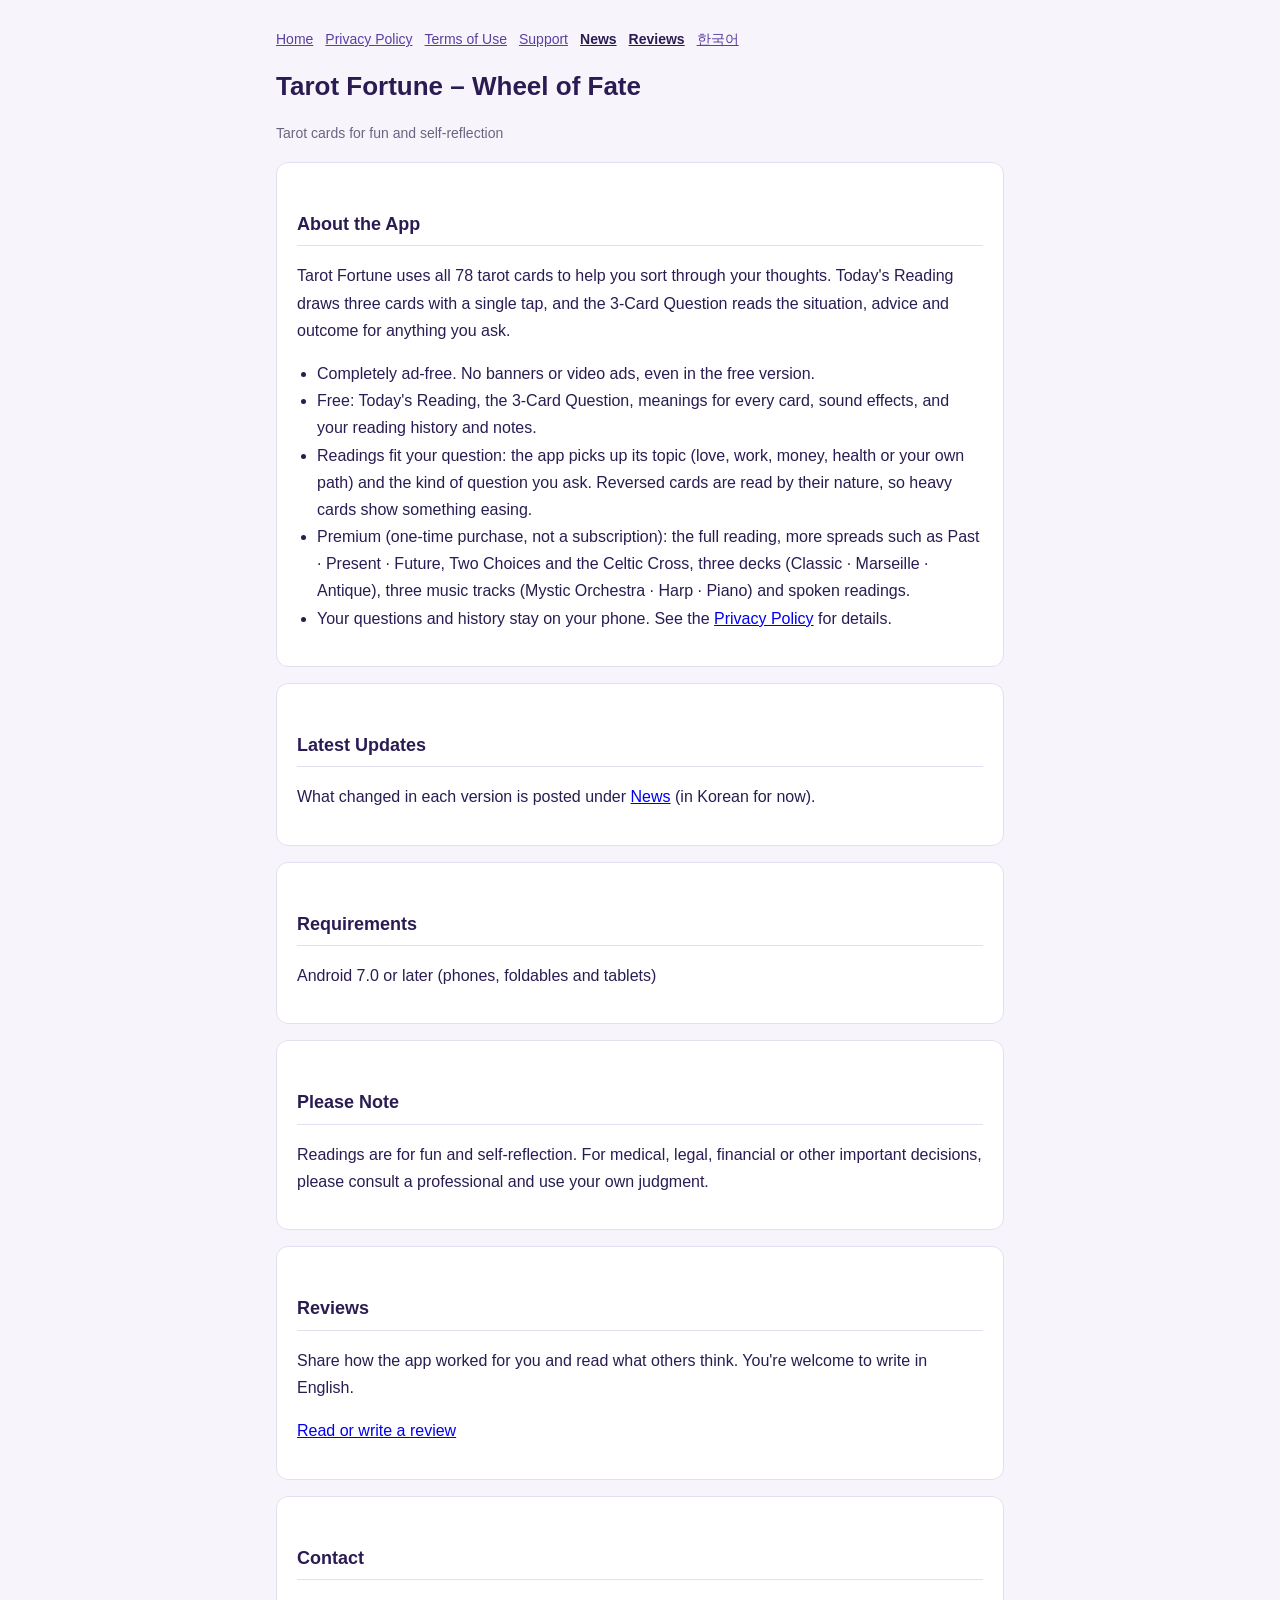
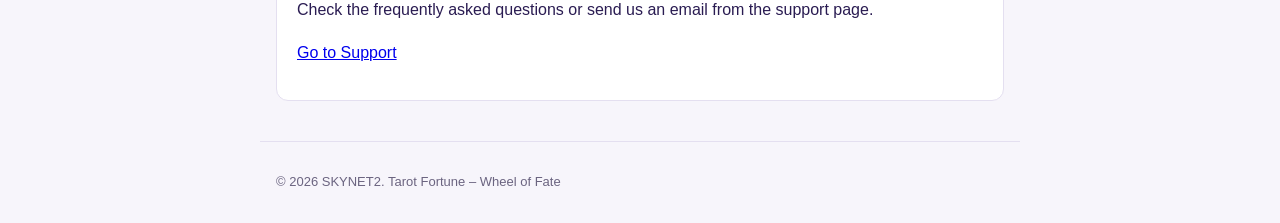
==== en/index.html @ 0e2db60f "Add English pages (home, privacy, terms, support)" ====
<!doctype html>
<html lang="en">
<head>
  <meta charset="utf-8">
  <meta name="viewport" content="width=device-width, initial-scale=1">
  <title>Tarot Fortune – Wheel of Fate</title>
  <meta name="description" content="Tarot Fortune – Wheel of Fate: an ad-free tarot app for fun and self-reflection">
  <link rel="alternate" hreflang="ko" href="https://skynet21478.github.io/tarot-website/index.html">
  <link rel="alternate" hreflang="en" href="https://skynet21478.github.io/tarot-website/en/index.html">
  <link rel="stylesheet" href="../style.css">
</head>
<body>
  <header>
    <nav>
      <a href="index.html">Home</a>
      <a href="privacy.html">Privacy Policy</a>
      <a href="terms.html">Terms of Use</a>
      <a href="support.html">Support</a>
      <a href="../notices.html" class="nav-reviews">News</a>
      <a href="../reviews.html" class="nav-reviews">Reviews</a>
      <a href="../index.html" class="lang-switch" lang="ko" hreflang="ko">한국어</a>
    </nav>
    <h1>Tarot Fortune – Wheel of Fate</h1>
    <p class="muted">Tarot cards for fun and self-reflection</p>
  </header>

  <main>
    <section class="card">
      <h2>About the App</h2>
      <p>Tarot Fortune uses all 78 tarot cards to help you sort through your thoughts. Today's Reading draws three cards with a single tap, and the 3-Card Question reads the situation, advice and outcome for anything you ask.</p>
      <ul>
        <li>Completely ad-free. No banners or video ads, even in the free version.</li>
        <li>Free: Today's Reading, the 3-Card Question, meanings for every card, sound effects, and your reading history and notes.</li>
        <li>Readings fit your question: the app picks up its topic (love, work, money, health or your own path) and the kind of question you ask. Reversed cards are read by their nature, so heavy cards show something easing.</li>
        <li>Premium (one-time purchase, not a subscription): the full reading, more spreads such as Past · Present · Future, Two Choices and the Celtic Cross, three decks (Classic · Marseille · Antique), three music tracks (Mystic Orchestra · Harp · Piano) and spoken readings.</li>
        <li>Your questions and history stay on your phone. See the <a href="privacy.html">Privacy Policy</a> for details.</li>
      </ul>
    </section>

    <section class="card">
      <h2>Latest Updates</h2>
      <p>What changed in each version is posted under <a href="../notices.html">News</a> (in Korean for now).</p>
    </section>

    <section class="card">
      <h2>Requirements</h2>
      <p>Android 7.0 or later (phones, foldables and tablets)</p>
    </section>

    <section class="card">
      <h2>Please Note</h2>
      <p>Readings are for fun and self-reflection. For medical, legal, financial or other important decisions, please consult a professional and use your own judgment.</p>
    </section>

    <section class="card">
      <h2>Reviews</h2>
      <p>Share how the app worked for you and read what others think. You're welcome to write in English.</p>
      <p><a href="../reviews.html">Read or write a review</a></p>
    </section>

    <section class="card">
      <h2>Contact</h2>
      <p>Check the frequently asked questions or send us an email from the support page.</p>
      <p><a href="support.html">Go to Support</a></p>
    </section>
  </main>

  <footer>
    <p>© 2026 SKYNET2. Tarot Fortune – Wheel of Fate</p>
  </footer>
</body>
</html>
---- style.css ----
:root {
  --bg: #f7f5fb;
  --card: #ffffff;
  --text: #2a1c52;
  --muted: #6b6480;
  --accent: #5b3fa0;
  --line: #e4dff0;
}

@media (prefers-color-scheme: dark) {
  :root:not([data-theme="light"]) {
    --bg: #17122b;
    --card: #221a3d;
    --text: #efeaff;
    --muted: #b3aac9;
    --accent: #b9a4ff;
    --line: #3a2f5c;
  }
}

:root[data-theme="dark"] {
  --bg: #17122b;
  --card: #221a3d;
  --text: #efeaff;
  --muted: #b3aac9;
  --accent: #b9a4ff;
  --line: #3a2f5c;
}

* {
  box-sizing: border-box;
}

body {
  margin: 0;
  background: var(--bg);
  color: var(--text);
  font-family: "Malgun Gothic", "Apple SD Gothic Neo", sans-serif;
  line-height: 1.7;
}

header,
main,
footer {
  max-width: 760px;
  margin: 0 auto;
  padding: 0 16px;
}

header {
  padding-top: 28px;
}

header nav {
  display: flex;
  flex-wrap: wrap;
  gap: 12px;
  font-size: 14px;
}

header nav a,
footer a {
  color: var(--accent);
}

/* 후기게시판 메뉴만 글자색을 다르게 해요. 어두운 화면에서는 흰색, 밝은 화면에서는 흰색이 안 보여서 본문 글자색을 써요. */
header nav a.nav-reviews {
  color: var(--text);
  font-weight: bold;
}

@media (prefers-color-scheme: dark) {
  :root:not([data-theme="light"]) header nav a.nav-reviews {
    color: #ffffff;
  }
}

:root[data-theme="dark"] header nav a.nav-reviews {
  color: #ffffff;
}

h1 {
  font-size: 26px;
  margin: 12px 0 4px;
}

h2 {
  font-size: 18px;
  margin-top: 28px;
  padding-bottom: 6px;
  border-bottom: 1px solid var(--line);
}

main {
  padding-bottom: 40px;
}

.card {
  background: var(--card);
  border: 1px solid var(--line);
  border-radius: 12px;
  padding: 18px 20px;
  margin-top: 16px;
}

.muted {
  color: var(--muted);
  font-size: 14px;
}

ul {
  padding-left: 20px;
}

/* 후기 게시판 */
.field {
  margin-top: 14px;
}

.field label {
  display: block;
  font-size: 14px;
  font-weight: bold;
  margin-bottom: 4px;
}

input[type="text"],
select,
textarea {
  width: 100%;
  padding: 10px 12px;
  border: 1px solid var(--line);
  border-radius: 8px;
  background: var(--bg);
  color: var(--text);
  font: inherit;
}

textarea {
  resize: vertical;
}

.count {
  margin: 4px 0 0;
  text-align: right;
}

.hp {
  position: absolute;
  left: -9999px;
  width: 1px;
  height: 1px;
  overflow: hidden;
}

button {
  margin-top: 6px;
  padding: 10px 20px;
  border: 0;
  border-radius: 8px;
  background: var(--accent);
  color: var(--card);
  font: inherit;
  font-weight: bold;
  cursor: pointer;
}

button:disabled {
  opacity: 0.6;
  cursor: default;
}

/* 후기 관리 페이지의 단추들 */
.button-plain {
  background: transparent;
  color: var(--accent);
  border: 1px solid var(--accent);
}

.button-danger {
  background: transparent;
  color: #c0392b;
  border: 1px solid #c0392b;
}

.admin-actions {
  display: flex;
  flex-wrap: wrap;
  gap: 8px;
  margin-top: 8px;
}

.admin-actions button {
  margin-top: 0;
  padding: 6px 14px;
  font-size: 14px;
}

.field label.check {
  display: flex;
  align-items: center;
  gap: 8px;
  font-weight: normal;
}

.notice-badge-off {
  background: var(--muted);
}

.notice-admin-list {
  margin-top: 20px;
  border-top: 1px solid var(--line);
}

/* 관리 목록에서는 긴 공지를 몇 줄만 보여 줘요. */
.notice-preview {
  max-height: 6.8em;
  overflow: hidden;
}

.status {
  min-height: 1.7em;
  margin: 8px 0 0;
  font-size: 14px;
}

.status.error {
  color: #c0392b;
}

.notice-card {
  border-color: var(--accent);
}

.notice-list {
  list-style: none;
  padding: 0;
  margin: 0;
}

.notice {
  padding: 12px 0;
  border-top: 1px solid var(--line);
}

.notice:first-child {
  border-top: 0;
}

.notice-badge {
  padding: 1px 8px;
  border-radius: 999px;
  background: var(--accent);
  color: var(--card);
  font-size: 12px;
  font-weight: bold;
}

.review-list {
  list-style: none;
  padding: 0;
  margin: 0;
}

.review {
  padding: 14px 0;
  border-top: 1px solid var(--line);
}

.review:first-child {
  border-top: 0;
}

.review-head {
  display: flex;
  flex-wrap: wrap;
  align-items: baseline;
  gap: 8px;
}

.review-stars {
  color: var(--accent);
  letter-spacing: 1px;
}

.review-text {
  margin: 6px 0 0;
  white-space: pre-wrap;
  overflow-wrap: anywhere;
}

footer {
  border-top: 1px solid var(--line);
  padding: 16px;
  font-size: 13px;
  color: var(--muted);
}

/* 후기게시판 위의 최근 공지 한 줄 */
.notice-line {
  display: flex;
  flex-wrap: wrap;
  align-items: center;
  gap: 8px;
  border-color: var(--accent);
}

.notice-line[hidden] {
  display: none;
}

.notice-line .notice-more {
  margin-left: auto;
  font-size: 14px;
}
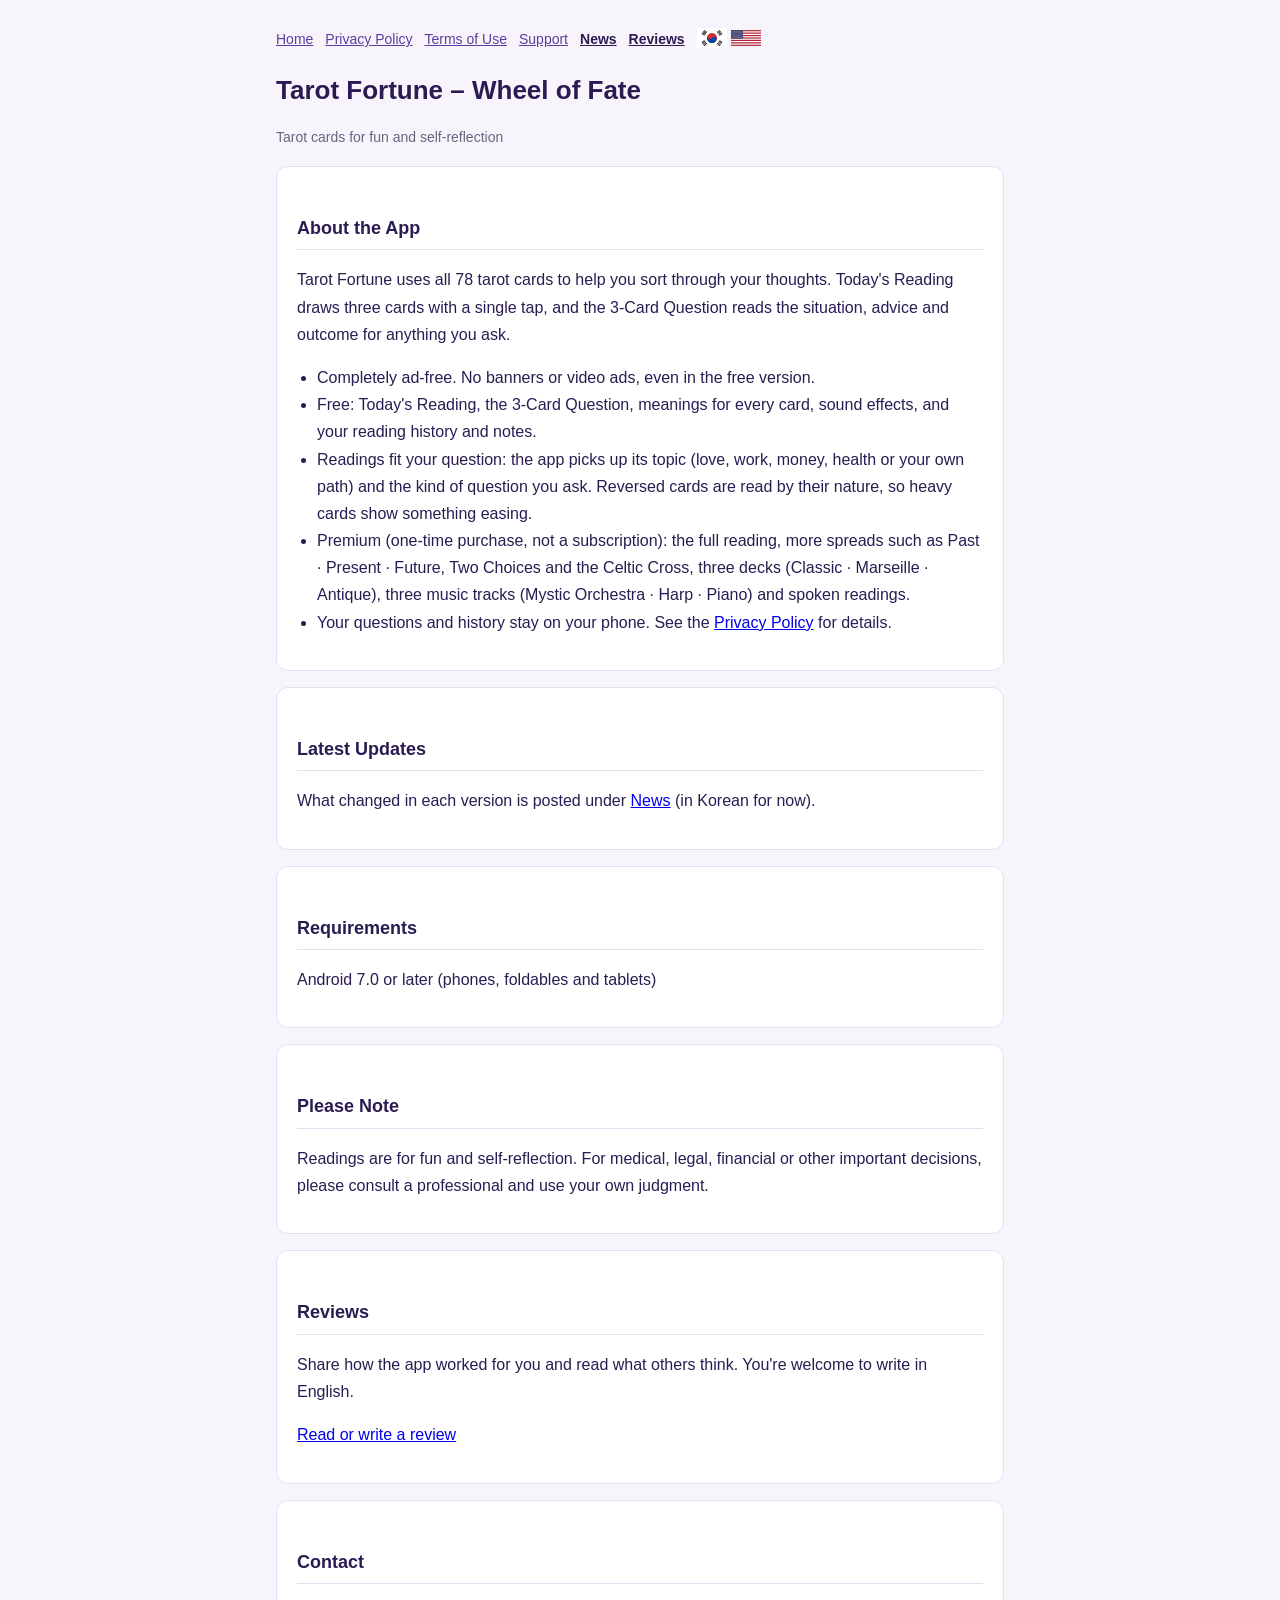
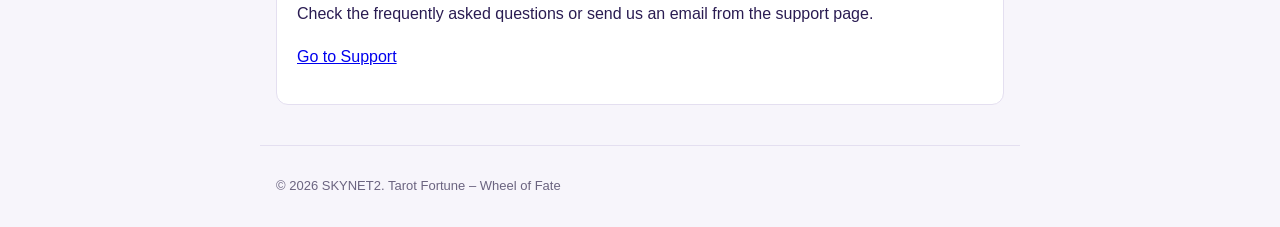
==== commit 3ca84b55: "English pages: flag language switch" ====
--- a/en/index.html
+++ b/en/index.html
@@ -18,7 +18,10 @@
       <a href="support.html">Support</a>
       <a href="../notices.html" class="nav-reviews">News</a>
       <a href="../reviews.html" class="nav-reviews">Reviews</a>
-      <a href="../index.html" class="lang-switch" lang="ko" hreflang="ko">한국어</a>
+      <span class="lang-flags" role="group" aria-label="Language / 언어 선택">
+        <a href="../index.html" class="flag" lang="ko" hreflang="ko" title="한국어"><img src="../flags/kr.svg" alt="한국어" width="30" height="20"></a>
+        <span class="flag current" title="English"><img src="../flags/us.svg" alt="English (current language)" width="30" height="20"></span>
+      </span>
     </nav>
     <h1>Tarot Fortune – Wheel of Fate</h1>
     <p class="muted">Tarot cards for fun and self-reflection</p>
--- a/style.css
+++ b/style.css
@@ -1,315 +1,324 @@
-:root {
-  --bg: #f7f5fb;
-  --card: #ffffff;
-  --text: #2a1c52;
-  --muted: #6b6480;
-  --accent: #5b3fa0;
-  --line: #e4dff0;
-}
-
-@media (prefers-color-scheme: dark) {
-  :root:not([data-theme="light"]) {
-    --bg: #17122b;
-    --card: #221a3d;
-    --text: #efeaff;
-    --muted: #b3aac9;
-    --accent: #b9a4ff;
-    --line: #3a2f5c;
-  }
-}
-
-:root[data-theme="dark"] {
-  --bg: #17122b;
-  --card: #221a3d;
-  --text: #efeaff;
-  --muted: #b3aac9;
-  --accent: #b9a4ff;
-  --line: #3a2f5c;
-}
-
-* {
-  box-sizing: border-box;
-}
-
-body {
-  margin: 0;
-  background: var(--bg);
-  color: var(--text);
-  font-family: "Malgun Gothic", "Apple SD Gothic Neo", sans-serif;
-  line-height: 1.7;
-}
-
-header,
-main,
-footer {
-  max-width: 760px;
-  margin: 0 auto;
-  padding: 0 16px;
-}
-
-header {
-  padding-top: 28px;
-}
-
-header nav {
-  display: flex;
-  flex-wrap: wrap;
-  gap: 12px;
-  font-size: 14px;
-}
-
-header nav a,
-footer a {
-  color: var(--accent);
-}
-
-/* 후기게시판 메뉴만 글자색을 다르게 해요. 어두운 화면에서는 흰색, 밝은 화면에서는 흰색이 안 보여서 본문 글자색을 써요. */
-header nav a.nav-reviews {
-  color: var(--text);
-  font-weight: bold;
-}
-
-@media (prefers-color-scheme: dark) {
-  :root:not([data-theme="light"]) header nav a.nav-reviews {
-    color: #ffffff;
-  }
-}
-
-:root[data-theme="dark"] header nav a.nav-reviews {
-  color: #ffffff;
-}
-
-h1 {
-  font-size: 26px;
-  margin: 12px 0 4px;
-}
-
-h2 {
-  font-size: 18px;
-  margin-top: 28px;
-  padding-bottom: 6px;
-  border-bottom: 1px solid var(--line);
-}
-
-main {
-  padding-bottom: 40px;
-}
-
-.card {
-  background: var(--card);
-  border: 1px solid var(--line);
-  border-radius: 12px;
-  padding: 18px 20px;
-  margin-top: 16px;
-}
-
-.muted {
-  color: var(--muted);
-  font-size: 14px;
-}
-
-ul {
-  padding-left: 20px;
-}
-
-/* 후기 게시판 */
-.field {
-  margin-top: 14px;
-}
-
-.field label {
-  display: block;
-  font-size: 14px;
-  font-weight: bold;
-  margin-bottom: 4px;
-}
-
-input[type="text"],
-select,
-textarea {
-  width: 100%;
-  padding: 10px 12px;
-  border: 1px solid var(--line);
-  border-radius: 8px;
-  background: var(--bg);
-  color: var(--text);
-  font: inherit;
-}
-
-textarea {
-  resize: vertical;
-}
-
-.count {
-  margin: 4px 0 0;
-  text-align: right;
-}
-
-.hp {
-  position: absolute;
-  left: -9999px;
-  width: 1px;
-  height: 1px;
-  overflow: hidden;
-}
-
-button {
-  margin-top: 6px;
-  padding: 10px 20px;
-  border: 0;
-  border-radius: 8px;
-  background: var(--accent);
-  color: var(--card);
-  font: inherit;
-  font-weight: bold;
-  cursor: pointer;
-}
-
-button:disabled {
-  opacity: 0.6;
-  cursor: default;
-}
-
-/* 후기 관리 페이지의 단추들 */
-.button-plain {
-  background: transparent;
-  color: var(--accent);
-  border: 1px solid var(--accent);
-}
-
-.button-danger {
-  background: transparent;
-  color: #c0392b;
-  border: 1px solid #c0392b;
-}
-
-.admin-actions {
-  display: flex;
-  flex-wrap: wrap;
-  gap: 8px;
-  margin-top: 8px;
-}
-
-.admin-actions button {
-  margin-top: 0;
-  padding: 6px 14px;
-  font-size: 14px;
-}
-
-.field label.check {
-  display: flex;
-  align-items: center;
-  gap: 8px;
-  font-weight: normal;
-}
-
-.notice-badge-off {
-  background: var(--muted);
-}
-
-.notice-admin-list {
-  margin-top: 20px;
-  border-top: 1px solid var(--line);
-}
-
-/* 관리 목록에서는 긴 공지를 몇 줄만 보여 줘요. */
-.notice-preview {
-  max-height: 6.8em;
-  overflow: hidden;
-}
-
-.status {
-  min-height: 1.7em;
-  margin: 8px 0 0;
-  font-size: 14px;
-}
-
-.status.error {
-  color: #c0392b;
-}
-
-.notice-card {
-  border-color: var(--accent);
-}
-
-.notice-list {
-  list-style: none;
-  padding: 0;
-  margin: 0;
-}
-
-.notice {
-  padding: 12px 0;
-  border-top: 1px solid var(--line);
-}
-
-.notice:first-child {
-  border-top: 0;
-}
-
-.notice-badge {
-  padding: 1px 8px;
-  border-radius: 999px;
-  background: var(--accent);
-  color: var(--card);
-  font-size: 12px;
-  font-weight: bold;
-}
-
-.review-list {
-  list-style: none;
-  padding: 0;
-  margin: 0;
-}
-
-.review {
-  padding: 14px 0;
-  border-top: 1px solid var(--line);
-}
-
-.review:first-child {
-  border-top: 0;
-}
-
-.review-head {
-  display: flex;
-  flex-wrap: wrap;
-  align-items: baseline;
-  gap: 8px;
-}
-
-.review-stars {
-  color: var(--accent);
-  letter-spacing: 1px;
-}
-
-.review-text {
-  margin: 6px 0 0;
-  white-space: pre-wrap;
-  overflow-wrap: anywhere;
-}
-
-footer {
-  border-top: 1px solid var(--line);
-  padding: 16px;
-  font-size: 13px;
-  color: var(--muted);
-}
-
-/* 후기게시판 위의 최근 공지 한 줄 */
-.notice-line {
-  display: flex;
-  flex-wrap: wrap;
-  align-items: center;
-  gap: 8px;
-  border-color: var(--accent);
-}
-
-.notice-line[hidden] {
-  display: none;
-}
-
-.notice-line .notice-more {
-  margin-left: auto;
-  font-size: 14px;
-}
+:root {
+  --bg: #f7f5fb;
+  --card: #ffffff;
+  --text: #2a1c52;
+  --muted: #6b6480;
+  --accent: #5b3fa0;
+  --line: #e4dff0;
+}
+
+@media (prefers-color-scheme: dark) {
+  :root:not([data-theme="light"]) {
+    --bg: #17122b;
+    --card: #221a3d;
+    --text: #efeaff;
+    --muted: #b3aac9;
+    --accent: #b9a4ff;
+    --line: #3a2f5c;
+  }
+}
+
+:root[data-theme="dark"] {
+  --bg: #17122b;
+  --card: #221a3d;
+  --text: #efeaff;
+  --muted: #b3aac9;
+  --accent: #b9a4ff;
+  --line: #3a2f5c;
+}
+
+* {
+  box-sizing: border-box;
+}
+
+body {
+  margin: 0;
+  background: var(--bg);
+  color: var(--text);
+  font-family: "Malgun Gothic", "Apple SD Gothic Neo", sans-serif;
+  line-height: 1.7;
+}
+
+header,
+main,
+footer {
+  max-width: 760px;
+  margin: 0 auto;
+  padding: 0 16px;
+}
+
+header {
+  padding-top: 28px;
+}
+
+header nav {
+  display: flex;
+  flex-wrap: wrap;
+  gap: 12px;
+  font-size: 14px;
+}
+
+header nav a,
+footer a {
+  color: var(--accent);
+}
+
+/* 후기게시판 메뉴만 글자색을 다르게 해요. 어두운 화면에서는 흰색, 밝은 화면에서는 흰색이 안 보여서 본문 글자색을 써요. */
+header nav a.nav-reviews {
+  color: var(--text);
+  font-weight: bold;
+}
+
+@media (prefers-color-scheme: dark) {
+  :root:not([data-theme="light"]) header nav a.nav-reviews {
+    color: #ffffff;
+  }
+}
+
+:root[data-theme="dark"] header nav a.nav-reviews {
+  color: #ffffff;
+}
+
+h1 {
+  font-size: 26px;
+  margin: 12px 0 4px;
+}
+
+h2 {
+  font-size: 18px;
+  margin-top: 28px;
+  padding-bottom: 6px;
+  border-bottom: 1px solid var(--line);
+}
+
+main {
+  padding-bottom: 40px;
+}
+
+.card {
+  background: var(--card);
+  border: 1px solid var(--line);
+  border-radius: 12px;
+  padding: 18px 20px;
+  margin-top: 16px;
+}
+
+.muted {
+  color: var(--muted);
+  font-size: 14px;
+}
+
+ul {
+  padding-left: 20px;
+}
+
+/* 후기 게시판 */
+.field {
+  margin-top: 14px;
+}
+
+.field label {
+  display: block;
+  font-size: 14px;
+  font-weight: bold;
+  margin-bottom: 4px;
+}
+
+input[type="text"],
+select,
+textarea {
+  width: 100%;
+  padding: 10px 12px;
+  border: 1px solid var(--line);
+  border-radius: 8px;
+  background: var(--bg);
+  color: var(--text);
+  font: inherit;
+}
+
+textarea {
+  resize: vertical;
+}
+
+.count {
+  margin: 4px 0 0;
+  text-align: right;
+}
+
+.hp {
+  position: absolute;
+  left: -9999px;
+  width: 1px;
+  height: 1px;
+  overflow: hidden;
+}
+
+button {
+  margin-top: 6px;
+  padding: 10px 20px;
+  border: 0;
+  border-radius: 8px;
+  background: var(--accent);
+  color: var(--card);
+  font: inherit;
+  font-weight: bold;
+  cursor: pointer;
+}
+
+button:disabled {
+  opacity: 0.6;
+  cursor: default;
+}
+
+/* 후기 관리 페이지의 단추들 */
+.button-plain {
+  background: transparent;
+  color: var(--accent);
+  border: 1px solid var(--accent);
+}
+
+.button-danger {
+  background: transparent;
+  color: #c0392b;
+  border: 1px solid #c0392b;
+}
+
+.admin-actions {
+  display: flex;
+  flex-wrap: wrap;
+  gap: 8px;
+  margin-top: 8px;
+}
+
+.admin-actions button {
+  margin-top: 0;
+  padding: 6px 14px;
+  font-size: 14px;
+}
+
+.field label.check {
+  display: flex;
+  align-items: center;
+  gap: 8px;
+  font-weight: normal;
+}
+
+.notice-badge-off {
+  background: var(--muted);
+}
+
+.notice-admin-list {
+  margin-top: 20px;
+  border-top: 1px solid var(--line);
+}
+
+/* 관리 목록에서는 긴 공지를 몇 줄만 보여 줘요. */
+.notice-preview {
+  max-height: 6.8em;
+  overflow: hidden;
+}
+
+.status {
+  min-height: 1.7em;
+  margin: 8px 0 0;
+  font-size: 14px;
+}
+
+.status.error {
+  color: #c0392b;
+}
+
+.notice-card {
+  border-color: var(--accent);
+}
+
+.notice-list {
+  list-style: none;
+  padding: 0;
+  margin: 0;
+}
+
+.notice {
+  padding: 12px 0;
+  border-top: 1px solid var(--line);
+}
+
+.notice:first-child {
+  border-top: 0;
+}
+
+.notice-badge {
+  padding: 1px 8px;
+  border-radius: 999px;
+  background: var(--accent);
+  color: var(--card);
+  font-size: 12px;
+  font-weight: bold;
+}
+
+.review-list {
+  list-style: none;
+  padding: 0;
+  margin: 0;
+}
+
+.review {
+  padding: 14px 0;
+  border-top: 1px solid var(--line);
+}
+
+.review:first-child {
+  border-top: 0;
+}
+
+.review-head {
+  display: flex;
+  flex-wrap: wrap;
+  align-items: baseline;
+  gap: 8px;
+}
+
+.review-stars {
+  color: var(--accent);
+  letter-spacing: 1px;
+}
+
+.review-text {
+  margin: 6px 0 0;
+  white-space: pre-wrap;
+  overflow-wrap: anywhere;
+}
+
+footer {
+  border-top: 1px solid var(--line);
+  padding: 16px;
+  font-size: 13px;
+  color: var(--muted);
+}
+
+/* 후기게시판 위의 최근 공지 한 줄 */
+.notice-line {
+  display: flex;
+  flex-wrap: wrap;
+  align-items: center;
+  gap: 8px;
+  border-color: var(--accent);
+}
+
+.notice-line[hidden] {
+  display: none;
+}
+
+.notice-line .notice-more {
+  margin-left: auto;
+  font-size: 14px;
+}
+
+/* 언어 전환(English / 한국어): 메뉴 맨 오른쪽의 작은 단추 */
+header nav a.lang-switch {
+  margin-left: auto;
+  padding: 0 10px;
+  border: 1px solid var(--accent);
+  border-radius: 999px;
+  text-decoration: none;
+}
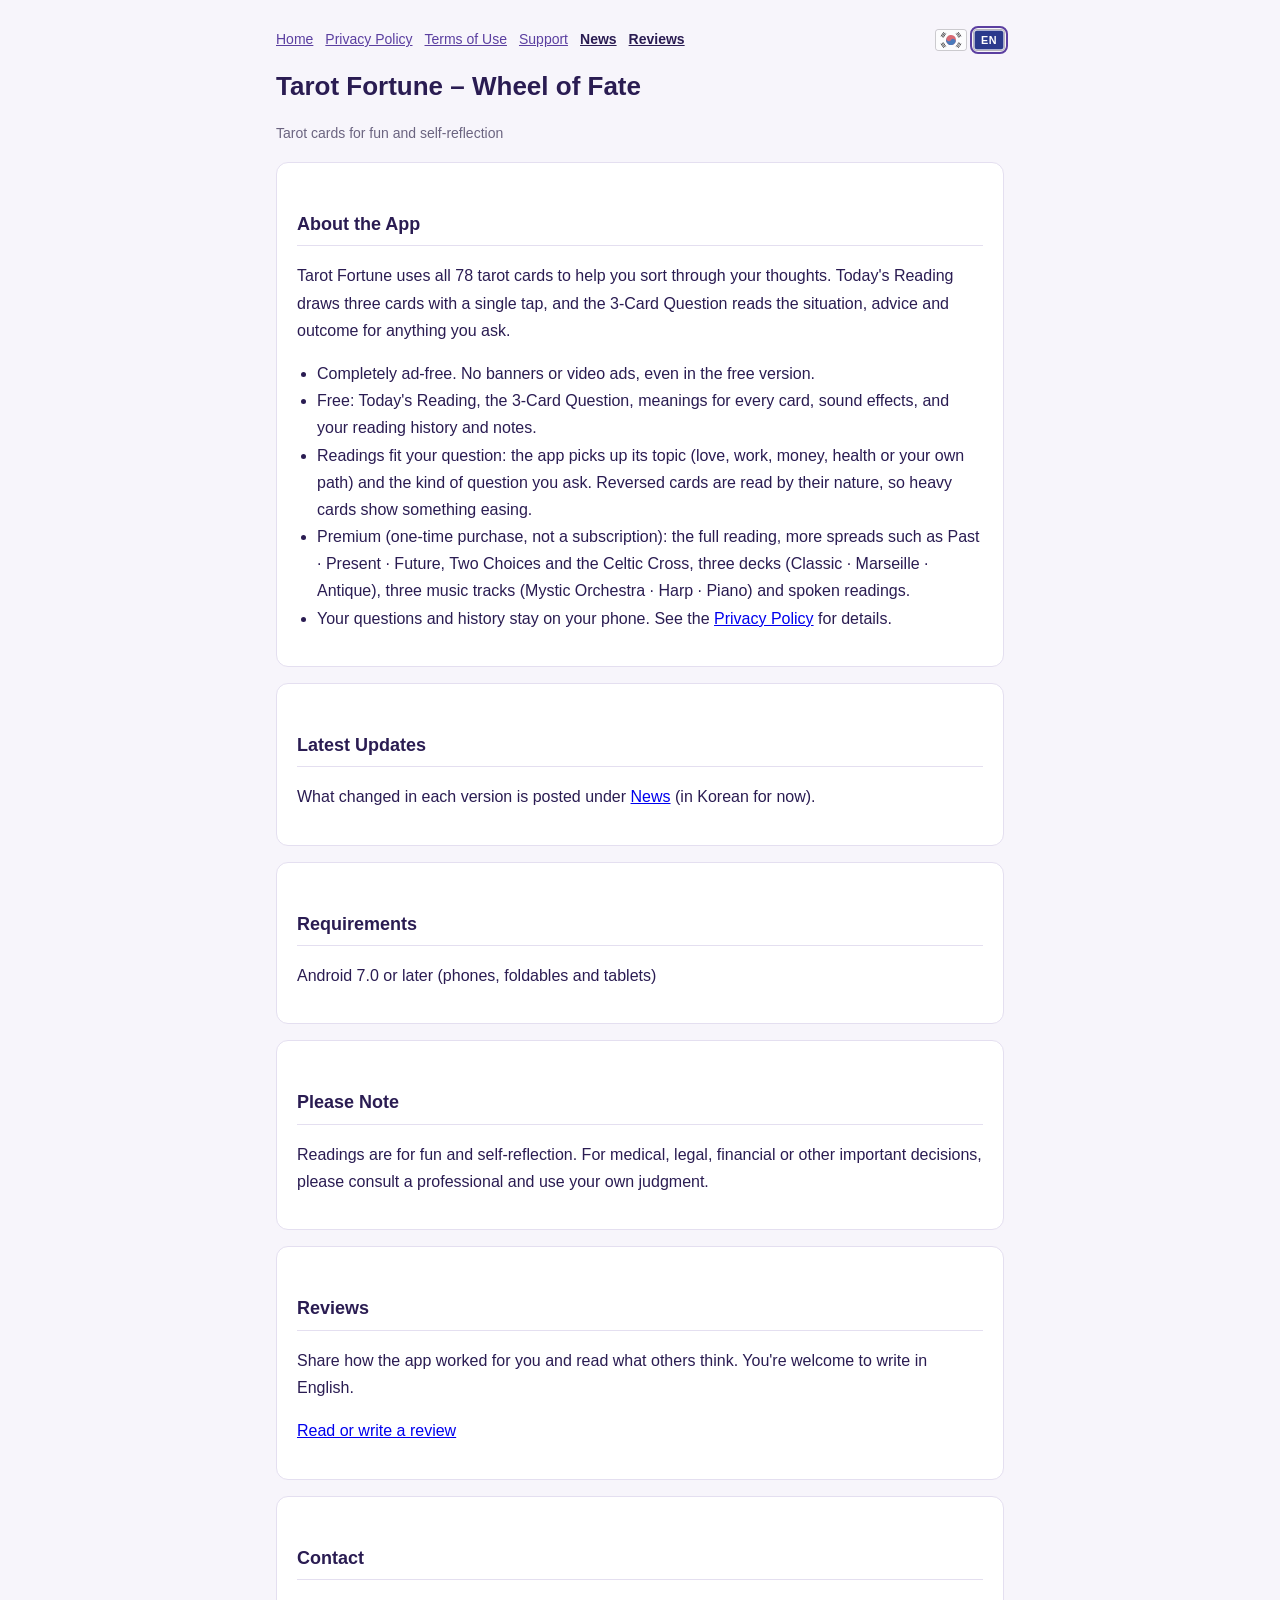
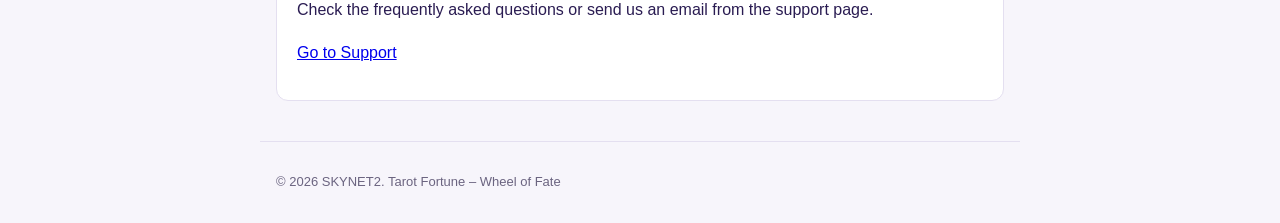
==== commit 04820923: "Add files via upload" ====
--- a/en/index.html
+++ b/en/index.html
@@ -20,7 +20,7 @@
       <a href="../reviews.html" class="nav-reviews">Reviews</a>
       <span class="lang-flags" role="group" aria-label="Language / 언어 선택">
         <a href="../index.html" class="flag" lang="ko" hreflang="ko" title="한국어"><img src="../flags/kr.svg" alt="한국어" width="30" height="20"></a>
-        <span class="flag current" title="English"><img src="../flags/us.svg" alt="English (current language)" width="30" height="20"></span>
+        <span class="flag current" title="English"><img src="../flags/en.svg" alt="English (current language)" width="30" height="20"></span>
       </span>
     </nav>
     <h1>Tarot Fortune – Wheel of Fate</h1>
--- a/style.css
+++ b/style.css
@@ -314,11 +314,38 @@
   font-size: 14px;
 }
 
-/* 언어 전환(English / 한국어): 메뉴 맨 오른쪽의 작은 단추 */
-header nav a.lang-switch {
+/* 언어 선택: 메뉴 맨 오른쪽의 국기 두 개. 지금 언어의 국기에 테두리, 다른 국기를 누르면 그 언어 페이지로 가요. */
+header nav .lang-flags {
   margin-left: auto;
-  padding: 0 10px;
-  border: 1px solid var(--accent);
-  border-radius: 999px;
-  text-decoration: none;
-}
+  display: flex;
+  align-items: center;
+  gap: 8px;
+}
+
+header nav .flag {
+  display: block;
+  line-height: 0;
+  border-radius: 4px;
+}
+
+header nav .flag img {
+  width: 30px;
+  height: 20px;
+  display: block;
+  border-radius: 3px;
+  box-shadow: 0 0 0 1px rgba(0, 0, 0, 0.25);
+}
+
+header nav .flag.current {
+  outline: 2px solid var(--accent);
+  outline-offset: 2px;
+}
+
+header nav a.flag {
+  opacity: 0.7;
+}
+
+header nav a.flag:hover,
+header nav a.flag:focus-visible {
+  opacity: 1;
+}
